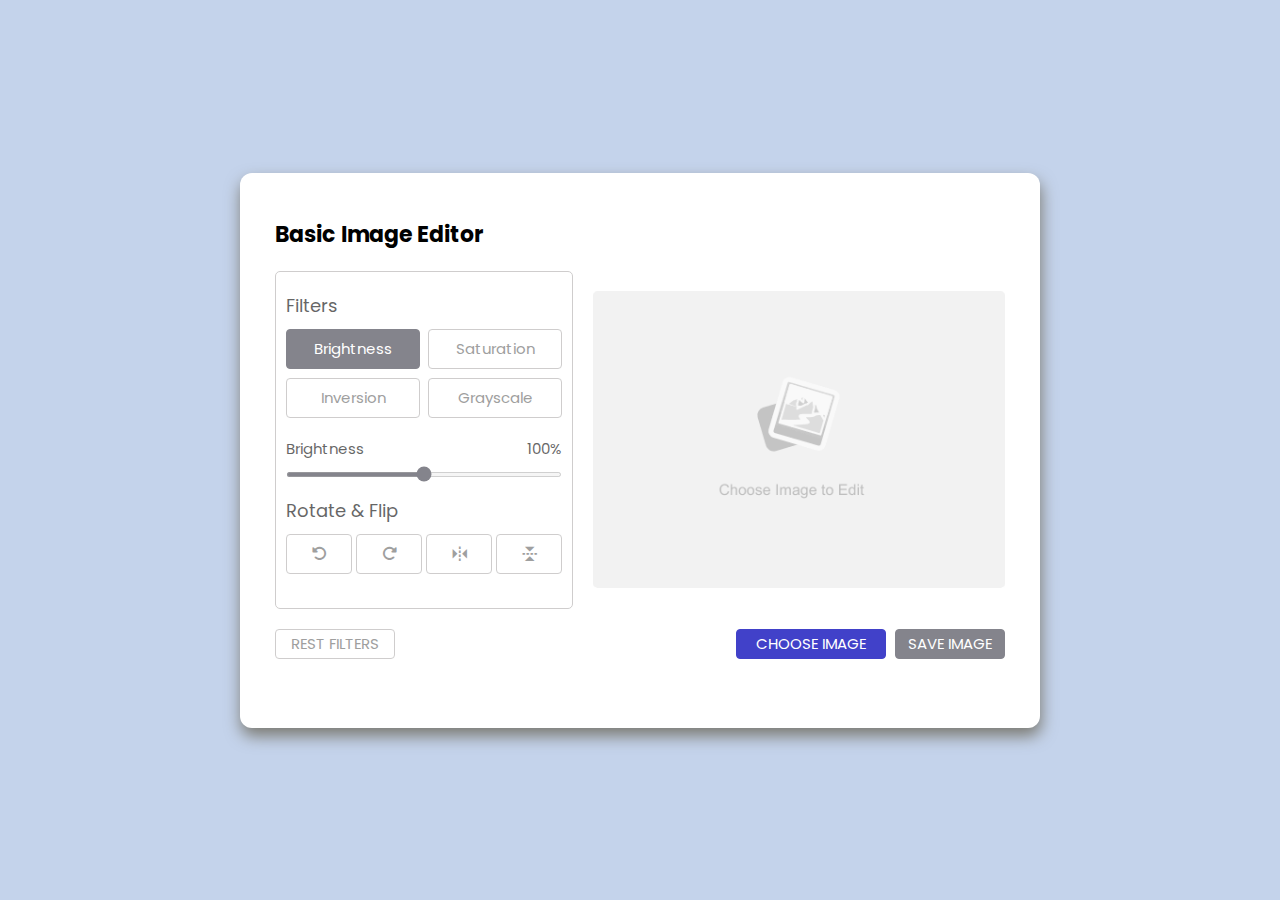
==== index.html @ 9ecfcc2f "First Commit" ====
<html lang="en">
<head>
  <meta charset="UTF-8">
  <meta name="viewport" content="width=device-width, initial-scale=1.0">
  <title>Basic Image Editor</title>
  <link rel="stylesheet" href="style.css">
  <link rel="stylesheet" href="https://unpkg.com/boxicons@2.1.2/css/boxicons.min.css">
    <link rel="stylesheet" href="https://cdnjs.cloudflare.com/ajax/libs/font-awesome/6.1.1/css/all.min.css"/>
</head>
<body>
    <div class="container disable">
      <h2>Basic Image Editor</h2>
      <div class="wrapper">
        <div class="editor-panel">
          <div class="filter">
            <label class="title">Filters</label>
            <div class="option">
              <button id="Brightness" class="active">Brightness</button>
              <button id="Saturation">Saturation</button>
              <button id="Inversion">Inversion</button>
              <button id="Grayscale">Grayscale</button>
            </div>
            <div class="slider">
              <div class="filter-info">
                <p class="name">Brightness</p>
                <p class="value">100%</p>
              </div>
              <input type="range" value="100" min="0" max="200">
            </div>
          </div>
          <div class="rotate">
            <label class="title">Rotate & Flip</label>
            <div class="option">
              <button id="left"><i class="fa-solid fa-rotate-left"></i></button>
              <button id="right"><i class="fa-solid fa-rotate-right"></i></button>
              <button id="horizontal"><i class="bx bx-reflect-vertical"></i></button>
              <button id="vertical"><i class="bx bx-reflect-horizontal"></i></button>
            </div>
          </div>
        </div>
        <div class="img-preview">
          <img src="image-placeholder.png" alt="Preview-img">
        </div>
      </div>
      <div class="controls">
        <button class="reset-filters">Rest Filters</button>
        <div class="rows">
          <input type="file" class="file-input" accept="image/*" hidden>
          <button class="choose-img">Choose image</button>
          <button class="save-img">Save image</button>
        </div>
      </div>
    </div>
    <script src="script.js"></script>
</body>
</html>
---- style.css ----
@import url('https://fonts.googleapis.com/css2?family=Poppins:wght@400;500;600&display=swap');
*{
  margin: 0;
  padding: 0;
  box-sizing: border-box;
  font-family: 'Poppins', sans-serif;
}
body
{
  display: flex;
  align-items: center;
  justify-content: center;
  min-height: 100vh;
  background: #C4D3EB
}
.container
{
  width: 800px;
  background: #ffff;
  padding: 45px 35px 50px;
  border-radius: 12px;
  box-shadow: 1px 8px 16px #7B7A72
}
.container.disable :where(.editor-panel, .reset-filters, .save-img)
{
  opacity: 0.6;
  pointer-events: none;
}
.container h2
{
  font-size: 22px;
  font-weight: 600px;
}
.container .wrapper
{
  display: flex;
  margin: 20px 0px 20px;
  min-height: 330px;
}
.wrapper .editor-panel
{
  width: 300px;
  padding: 10px 10px 15px;
  border: 1.2px solid rgb(176, 173, 173);
  border-radius: 5px;
}
.editor-panel .title
{
  display: block;
  font-size: 18px;
  margin-bottom: 10px;
  margin-top: 10px; 
}
.editor-panel .option
{
  margin-bottom: 10px;
  display: flex;
  flex-wrap: wrap;
  justify-content: space-between;
}
.editor-panel button
{
  height: 40px;
  font-size: 15px;
  width: 110px;
  color: rgb(96, 96, 96);
  margin-bottom: 9px;
  border-radius: 4px;
  background-color: white;
  border: 1px solid rgb(176, 173, 173);
}
.editor-panel button:hover
{
  background-color: #b7b7b7;
}
.editor-panel .filter button
{
  width: calc(100% /2 - 4px);
}
.filter button.active
{
  color: white;
  background: rgb(51, 51, 64);
  border-color: rgb(51, 51, 64);
}
.editor-panel .slider
{
  margin-top: 10px;
}
.filter .slider .filter-info
{
  display: flex;
  justify-content: space-between;
  font-size: 15px;
}
.filter .slider input
{
  width: 100%;
  height: 5px;
  margin-top: 12px;
  accent-color: rgb(51, 51, 64);
}
.editor-panel .rotate
{
  margin-top: 20px;
}
.editor-panel .rotate button
{
  width: calc(100% /4 - 3px);
}
.rotate button:nth-child(3),
.rotate button:nth-child(4)
{
  font-size: 19px;
}
.wrapper .img-preview
{
  flex-grow: 1;
  display: fleX;
  justify-content: center;
  overflow: hidden;
  align-items: center;
  margin-left: 20px;
}
.img-preview img 
{
  max-width: 490px;
  max-height: 300px;
  height: 100%;
  width: 100%;
  object-fit: contain;
}
.controls
{
  margin-bottom: 10px;
  display: flex;
  flex-wrap: wrap;
  justify-content: space-between;
}
.controls .reset-filters
{
  font-size: 15px;
  width: 120px;
  height: 30px;
  color: rgb(96, 96, 96);
  margin-bottom: 9px;
  border-radius: 4px;
  background-color: white;
  border: 1px solid rgb(176, 173, 173);
  text-transform: uppercase;
}
.controls .choose-img
{
  font-size: 15px;
  width: 150px;
  height: 30px;
  color: white;
  margin-bottom: 9px;
  border-radius: 4px;
  background-color: rgb(65, 65, 201);
  border: 1px solid rgb(65, 65, 201);
  text-transform: uppercase;
}
.controls .choose-img:hover
{
  background-color: rgb(65, 60, 180);
}
.controls .save-img
{
  margin-left: 5px;
  font-size: 15px;
  width: 110px;
  height: 30px;
  color: white;
  margin-bottom: 9px;
  border-radius: 4px;
  background-color: rgb(51, 51, 64);
  border: 1px solid rgb(51, 51, 64);
  text-transform: uppercase;
}

@media screen and (max-width: 760px) {
  .container{
    padding: 25px;
  }
  .container .wrapper{
    flex-wrap: wrap-reverse;
  }
  .wrapper .editor-panel{
    width: 100%;
  }
  .wrapper .preview-img{
    width: 100%;
    margin: 0 0 15px;
  }
}
@media screen and (max-width: 500px) {
  .controls button{
    width: 100%;
    margin-bottom: 10px;
  }
  .controls .row{
    width: 100%;
  }
  .controls .row .save-img{
    margin-left: 0px;
  }
}
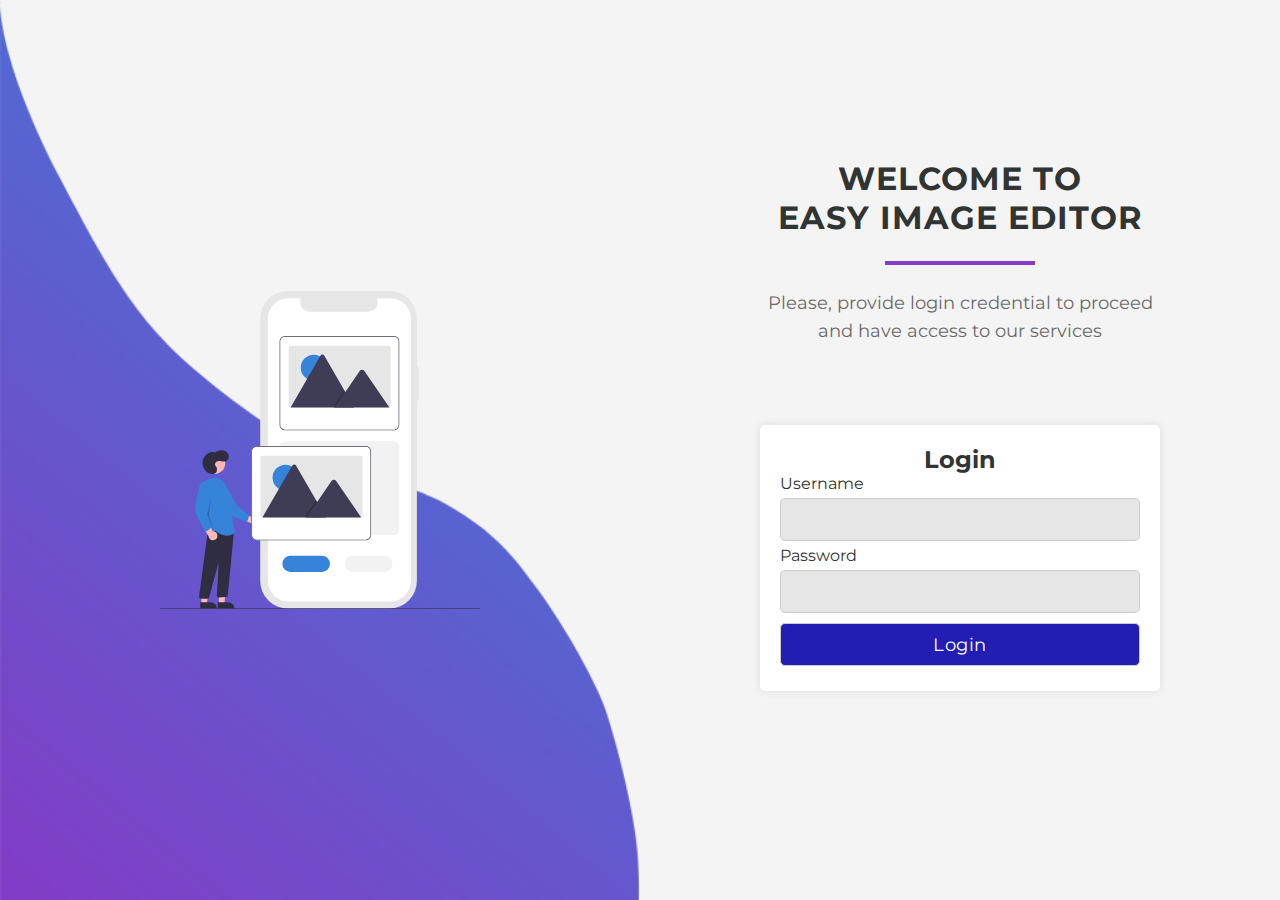
==== commit 4f7758da: "Added a login page" ====
--- a/index.html
+++ b/index.html
@@ -1,56 +1,65 @@
+<!DOCTYPE html>
 <html lang="en">
-<head>
-  <meta charset="UTF-8">
-  <meta name="viewport" content="width=device-width, initial-scale=1.0">
-  <title>Basic Image Editor</title>
-  <link rel="stylesheet" href="style.css">
-  <link rel="stylesheet" href="https://unpkg.com/boxicons@2.1.2/css/boxicons.min.css">
-    <link rel="stylesheet" href="https://cdnjs.cloudflare.com/ajax/libs/font-awesome/6.1.1/css/all.min.css"/>
-</head>
-<body>
-    <div class="container disable">
-      <h2>Basic Image Editor</h2>
-      <div class="wrapper">
-        <div class="editor-panel">
-          <div class="filter">
-            <label class="title">Filters</label>
-            <div class="option">
-              <button id="Brightness" class="active">Brightness</button>
-              <button id="Saturation">Saturation</button>
-              <button id="Inversion">Inversion</button>
-              <button id="Grayscale">Grayscale</button>
-            </div>
-            <div class="slider">
-              <div class="filter-info">
-                <p class="name">Brightness</p>
-                <p class="value">100%</p>
-              </div>
-              <input type="range" value="100" min="0" max="200">
-            </div>
-          </div>
-          <div class="rotate">
-            <label class="title">Rotate & Flip</label>
-            <div class="option">
-              <button id="left"><i class="fa-solid fa-rotate-left"></i></button>
-              <button id="right"><i class="fa-solid fa-rotate-right"></i></button>
-              <button id="horizontal"><i class="bx bx-reflect-vertical"></i></button>
-              <button id="vertical"><i class="bx bx-reflect-horizontal"></i></button>
-            </div>
-          </div>
-        </div>
-        <div class="img-preview">
-          <img src="image-placeholder.png" alt="Preview-img">
+  <head>
+    <meta charset="UTF-8" />
+    <meta name="viewport" content="width=device-width, initial-scale=1.0" />
+    <link
+      rel="stylesheet"
+      href="https://cdnjs.cloudflare.com/ajax/libs/font-awesome/5.15.1/css/all.min.css"
+    />
+    <link rel="stylesheet" href="style1.css" />
+    <link
+      href="https://fonts.googleapis.com/css2?family=Montserrat&display=swap"
+      rel="stylesheet"
+    />
+    <title>Login landing page</title>
+  </head>
+  <body>
+    <section class="side">
+      <img src="img.svg" alt="" />
+    </section>
+
+    <section class="main">
+      <div class="login-container">
+        <p class="title">Welcome To <br> Easy Image Editor</p>
+        <div class="separator"></div>
+        <p class="welcome-message">
+          Please, provide login credential to proceed and have access to our
+          services
+        </p>
+
+        <div class="container">
+          <h2>Login</h2>
+          <form id="loginForm">
+            <label for="username">Username</label>
+            <input type="text" id="username" name="username" required />
+            <label for="password">Password</label>
+            <input type="password" id="password" name="password" required />
+            <input type="submit" value="Login" />
+          </form>
         </div>
       </div>
-      <div class="controls">
-        <button class="reset-filters">Rest Filters</button>
-        <div class="rows">
-          <input type="file" class="file-input" accept="image/*" hidden>
-          <button class="choose-img">Choose image</button>
-          <button class="save-img">Save image</button>
-        </div>
-      </div>
-    </div>
-    <script src="script.js"></script>
-</body>
-</html> +    </section>
+    <script>
+      document
+        .getElementById("loginForm")
+        .addEventListener("submit", function (event) {
+          event.preventDefault(); // Prevent the form from submitting
+
+          // Get the values from the form
+          var username = document.getElementById("username").value;
+          var password = document.getElementById("password").value;
+
+          // You can add your authentication logic here
+          // For this example, let's just check if the username is "admin" and password is "password"
+          if (username === "admin" && password === "password") {
+            alert("Login successful!");
+            window.location.href = "editor.html";
+            // Redirect to a new page or do something else after successful login
+          } else {
+            alert("Invalid username or password. Please try again.");
+          }
+        });   
+    </script>
+  </body>
+</html>
--- a/style1.css
+++ b/style1.css
@@ -0,0 +1,167 @@
+* {
+  margin: 0;
+  padding: 0;
+  box-sizing: border-box;
+  font-family: 'Montserrat', sans-serif;
+  color: #303433;
+}
+
+body {
+  min-height: 100vh;
+  width: 100%;
+  display: grid;
+  grid-template-columns: 1fr 1fr;
+}
+
+section {
+  display: flex;
+  justify-content: center;
+  align-items: center;
+}
+
+section.side {
+  background: url(bk.png) no-repeat;
+  background-size: 100% 102%;
+}
+
+.side img {
+  width: 50%;
+  max-width: 50%;
+}
+
+.login-container {
+  max-width: 450px;
+  padding: 24px;
+  display: flex;
+  flex-direction: column;
+  align-items: center;
+}
+
+.title {
+  text-transform: uppercase;
+  font-size: 2em;
+  font-weight: bold;
+  text-align: center;
+  letter-spacing: 1px;
+}
+
+.separator {
+  width: 150px;
+  height: 4px;
+  background-color: #843bc7;
+  margin: 24px;
+}
+
+.welcome-message {
+  text-align: center;
+  font-size: 1.1em;
+  line-height: 28px;
+  margin-bottom: 30px;
+  color: #696969;
+}
+
+.login-form {
+  width: 100%;
+  display: flex;
+  flex-direction: column;
+}
+
+.form-control {
+  width: 100%;
+  position: relative;
+  margin-bottom: 24px;
+}
+
+input,
+button {
+  border: none;
+  outline: none;
+  border-radius: 30px;
+  font-size: 1.1em;
+}
+
+input {
+  width: 100%;
+  background: #e6e6e6;
+  color: #333;
+  letter-spacing: 0.5px;
+  padding: 14px 64px;
+}
+
+input ~ i {
+  position: absolute;
+  left: 32px;
+  top: 50%;
+  transform: translateY(-50%);
+  color: #888;
+  transition: color   0.4s;
+}
+
+input:focus ~ i {
+  color: #843bc7;
+}
+
+button.submit {
+  color: #fff;
+  padding: 14px 64px;
+  margin: 32px auto;
+  text-transform: uppercase;
+  letter-spacing: 2px;
+  font-weight: bold;
+  background-image: linear-gradient(to right, #8b33c5, #15a0e1);
+  cursor: pointer;
+  transition: opacity 0.4s;
+}
+
+button.submit:hover {
+  opacity: 0.9;
+}
+
+/* ----  Responsiveness   ----  */
+@media (max-width: 780px) {
+
+  body {
+      display: flex;
+      justify-content: center;
+      align-items: center;
+  }
+
+  .side {
+      display: none;
+  }
+}
+
+
+  body {
+    font-family: Arial, sans-serif;
+    background-color: #f4f4f4;
+  }
+  .container {
+    max-width: 400px;
+    margin: 50px auto;
+    padding: 20px;
+    background: #fff;
+    border-radius: 5px;
+    box-shadow: 0 0 10px rgba(0, 0, 0, 0.1);
+  }
+  h2 {
+    text-align: center;
+  }
+  input[type="text"],
+  input[type="password"],
+  input[type="submit"] {
+    width: 100%;
+    padding: 10px;
+    margin: 5px 0;
+    border: 1px solid #ccc;
+    border-radius: 5px;
+    box-sizing: border-box;
+  }
+  input[type="submit"] {
+    background-color: #221db3;
+    color: white;
+    cursor: pointer;
+  }
+  input[type="submit"]:hover {
+    background-color: #3c29cf;
+  }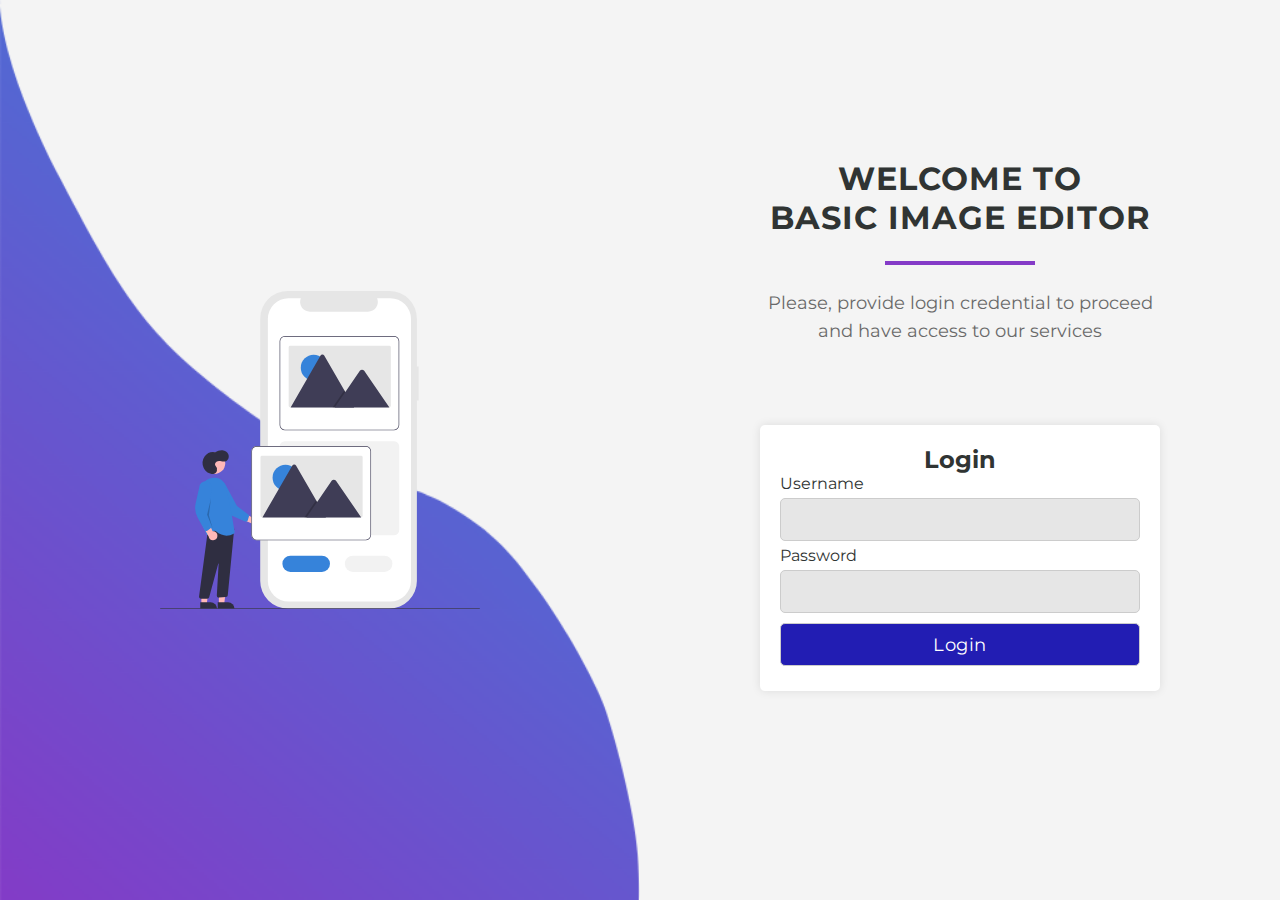
==== commit 720d0ba2: "content change" ====
--- a/index.html
+++ b/index.html
@@ -21,7 +21,7 @@
 
     <section class="main">
       <div class="login-container">
-        <p class="title">Welcome To <br> Easy Image Editor</p>
+        <p class="title">Welcome To <br> Basic Image Editor</p>
         <div class="separator"></div>
         <p class="welcome-message">
           Please, provide login credential to proceed and have access to our
